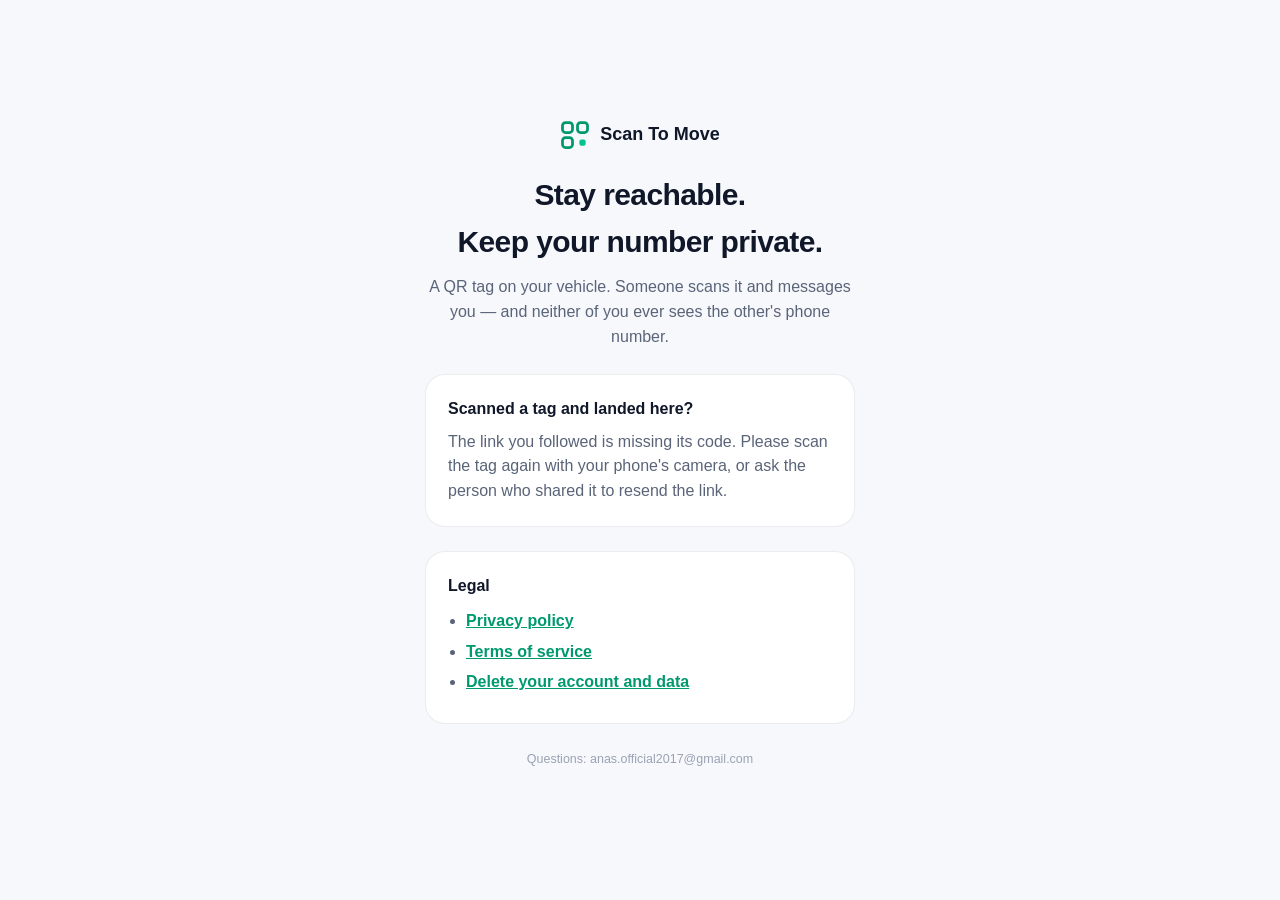
==== index.html @ 0ae1b64f "Deploy scanner and legal pages" ====
<!DOCTYPE html>
<html lang="en">
<head>
<meta charset="utf-8">
<meta name="viewport" content="width=device-width, initial-scale=1">
<title>Scan To Move</title>
<!--
  Deliberately not a marketing site.

  This repository exists to serve three things that must be on the open web and
  cannot be served from Supabase Storage, which forcibly downgrades HTML to
  text/plain (verified: identical bytes served as text/css render as CSS, as
  text/html they are served as text/plain with nosniff). That restriction is why
  the privacy policy and terms silently showed raw source for weeks.

  What lives here: the public scan page a stranger lands on, and the legal pages
  Google Play requires. Nothing else. No customer data is served from here and
  no analytics are loaded.
-->
<style>
  :root{--canvas:#F6F8FC;--ink:#0F1729;--muted:#5A6478;--mint:#00C48C;--mint-deep:#00996E;--line:rgba(15,23,41,.08)}
  *{box-sizing:border-box}
  body{margin:0;background:var(--canvas);color:var(--ink);min-height:100dvh;
    display:flex;align-items:center;justify-content:center;padding:28px 18px;
    font:400 16px/1.55 -apple-system,BlinkMacSystemFont,"Segoe UI",Roboto,Arial,sans-serif}
  .wrap{max-width:430px;width:100%;text-align:center}
  .mark{display:flex;gap:10px;align-items:center;justify-content:center;margin-bottom:22px}
  h1{font-size:30px;letter-spacing:-.02em;margin:0 0 10px}
  p{color:var(--muted);margin:0 0 10px}
  .card{background:#fff;border:1px solid var(--line);border-radius:20px;padding:22px;margin-top:24px;text-align:left}
  .card b{display:block;margin-bottom:8px}
  a{color:var(--mint-deep);font-weight:600}
  ul{margin:10px 0 0;padding-left:18px;color:var(--muted)}
  li{margin:6px 0}
  .foot{color:#9AA3B4;font-size:12.5px;margin-top:26px}
</style>
</head>
<body>
  <div class="wrap">
    <div class="mark">
      <svg width="30" height="30" viewBox="0 0 24 24" fill="none" aria-hidden="true">
        <rect x="2" y="2" width="8" height="8" rx="2.4" stroke="#00996E" stroke-width="2.2"/>
        <rect x="14" y="2" width="8" height="8" rx="2.4" stroke="#00996E" stroke-width="2.2"/>
        <rect x="2" y="14" width="8" height="8" rx="2.4" stroke="#00996E" stroke-width="2.2"/>
        <rect x="15.5" y="15.5" width="5" height="5" rx="1.6" fill="#00C48C"/>
      </svg>
      <strong style="font-size:18px">Scan To Move</strong>
    </div>

    <h1>Stay reachable.<br>Keep your number private.</h1>
    <p>A QR tag on your vehicle. Someone scans it and messages you — and neither of you ever sees the other's phone number.</p>

    <div class="card">
      <b>Scanned a tag and landed here?</b>
      <p style="margin:0">The link you followed is missing its code. Please scan the tag again with your phone's camera, or ask the person who shared it to resend the link.</p>
    </div>

    <div class="card">
      <b>Legal</b>
      <ul>
        <li><a href="privacy.html">Privacy policy</a></li>
        <li><a href="terms.html">Terms of service</a></li>
        <li><a href="delete-account.html">Delete your account and data</a></li>
      </ul>
    </div>

    <p class="foot">Questions: anas.official2017@gmail.com</p>
  </div>
</body>
</html>
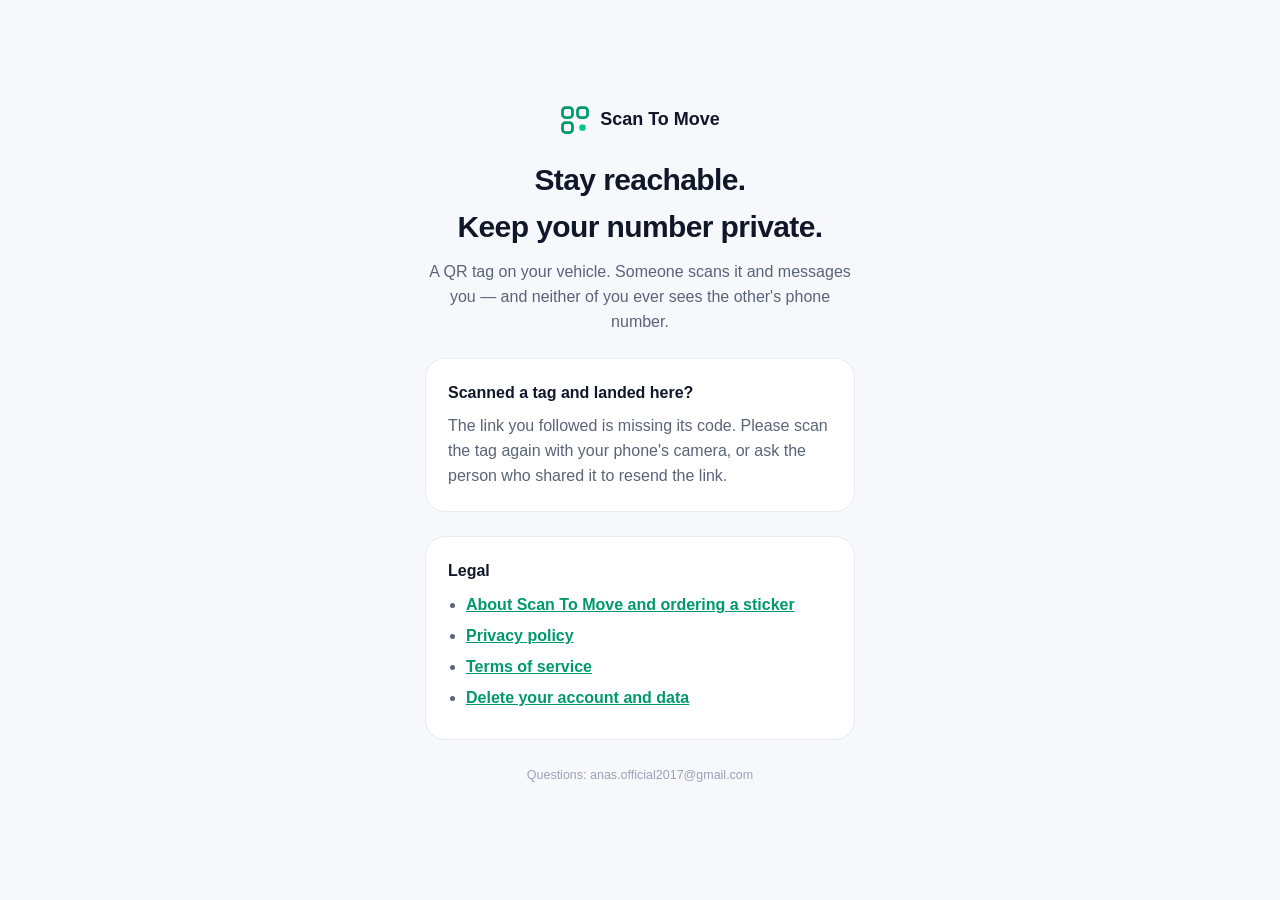
==== commit 08690754: "Fix legal text, brand colours, scan page reliability; add 404, favicon, keep-alive - Repair broken b" ====
--- a/index.html
+++ b/index.html
@@ -3,6 +3,7 @@
 <head>
 <meta charset="utf-8">
 <meta name="viewport" content="width=device-width, initial-scale=1">
+<link rel="icon" href="favicon.svg" type="image/svg+xml">
 <title>Scan To Move</title>
 <!--
   Deliberately not a marketing site.
@@ -58,6 +59,7 @@
     <div class="card">
       <b>Legal</b>
       <ul>
+        <li><a href="home.html">About Scan To Move and ordering a sticker</a></li>
         <li><a href="privacy.html">Privacy policy</a></li>
         <li><a href="terms.html">Terms of service</a></li>
         <li><a href="delete-account.html">Delete your account and data</a></li>
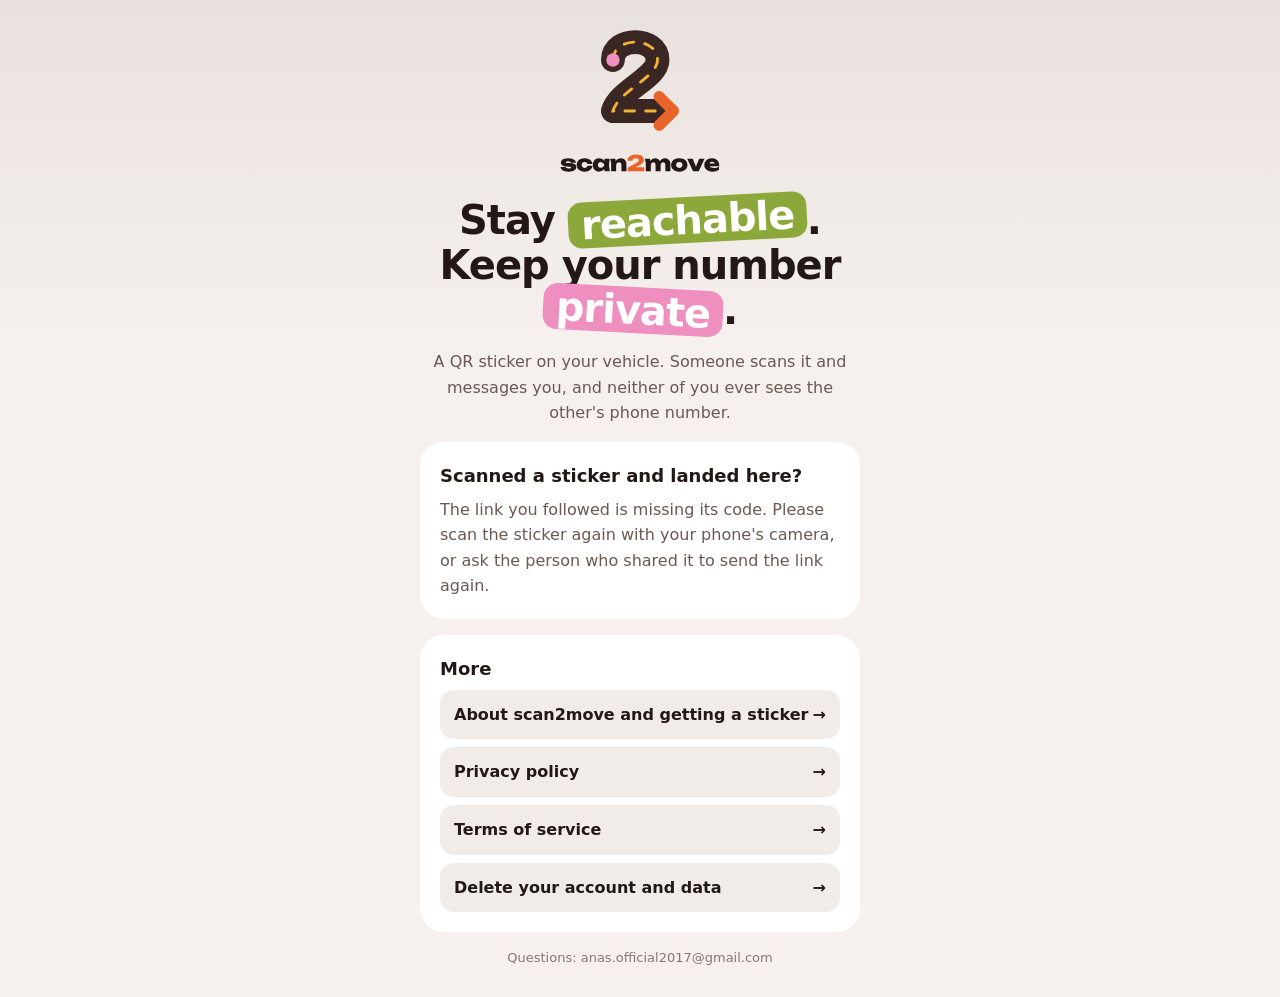
==== commit 3e94f6a0: "Rebrand website to the app's Stuck On look with the Road 2 logo All public pages now share brand.css" ====
--- a/index.html
+++ b/index.html
@@ -2,68 +2,63 @@
 <html lang="en">
 <head>
 <meta charset="utf-8">
-<meta name="viewport" content="width=device-width, initial-scale=1">
+<meta name="referrer" content="no-referrer">
+<meta http-equiv="Content-Security-Policy" content="default-src 'self'; script-src 'self' 'unsafe-inline'; style-src 'self' 'unsafe-inline' https://fonts.googleapis.com; font-src https://fonts.gstatic.com; img-src 'self' data:; base-uri 'none'; form-action 'none'">
+<meta name="viewport" content="width=device-width, initial-scale=1, viewport-fit=cover">
 <link rel="icon" href="favicon.svg" type="image/svg+xml">
-<title>Scan To Move</title>
+<link rel="apple-touch-icon" href="apple-touch-icon.png">
+<meta name="theme-color" content="#523632">
+<meta property="og:type" content="website">
+<meta property="og:title" content="scan2move">
+<meta property="og:description" content="Reach a vehicle owner without seeing their phone number.">
+<meta property="og:image" content="https://scan2move-web.vercel.app/og.png">
+<meta name="twitter:card" content="summary_large_image">
+<title>scan2move</title>
 <!--
-  Deliberately not a marketing site.
-
-  This repository exists to serve three things that must be on the open web and
-  cannot be served from Supabase Storage, which forcibly downgrades HTML to
-  text/plain (verified: identical bytes served as text/css render as CSS, as
-  text/html they are served as text/plain with nosniff). That restriction is why
-  the privacy policy and terms silently showed raw source for weeks.
-
-  What lives here: the public scan page a stranger lands on, and the legal pages
-  Google Play requires. Nothing else. No customer data is served from here and
-  no analytics are loaded.
+  Landing spot for a bare or broken scan link. The real pages are home.html
+  (about + ordering), scan.html (what a stranger sees) and the legal pages
+  Google Play requires. No customer data is served from here, no analytics.
 -->
+<link rel="stylesheet" href="https://fonts.googleapis.com/css2?family=Bricolage+Grotesque:opsz,wght@12..96,800&family=Caveat:wght@700&family=Plus+Jakarta+Sans:wght@500;600;700;800&display=swap">
+<link rel="stylesheet" href="brand.css">
 <style>
-  :root{--canvas:#F6F8FC;--ink:#0F1729;--muted:#5A6478;--mint:#00C48C;--mint-deep:#00996E;--line:rgba(15,23,41,.08)}
-  *{box-sizing:border-box}
-  body{margin:0;background:var(--canvas);color:var(--ink);min-height:100dvh;
-    display:flex;align-items:center;justify-content:center;padding:28px 18px;
-    font:400 16px/1.55 -apple-system,BlinkMacSystemFont,"Segoe UI",Roboto,Arial,sans-serif}
-  .wrap{max-width:430px;width:100%;text-align:center}
-  .mark{display:flex;gap:10px;align-items:center;justify-content:center;margin-bottom:22px}
-  h1{font-size:30px;letter-spacing:-.02em;margin:0 0 10px}
-  p{color:var(--muted);margin:0 0 10px}
-  .card{background:#fff;border:1px solid var(--line);border-radius:20px;padding:22px;margin-top:24px;text-align:left}
-  .card b{display:block;margin-bottom:8px}
-  a{color:var(--mint-deep);font-weight:600}
-  ul{margin:10px 0 0;padding-left:18px;color:var(--muted)}
-  li{margin:6px 0}
-  .foot{color:#9AA3B4;font-size:12.5px;margin-top:26px}
+  body{min-height:100dvh;display:flex;align-items:center;justify-content:center;padding:28px max(18px,env(safe-area-inset-right,0px)) 28px max(18px,env(safe-area-inset-left,0px))}
+  .wrap{max-width:440px;width:100%;text-align:center;display:flex;flex-direction:column;gap:16px}
+  .mark{width:86px;margin:0 auto;animation:bob 3.5s ease-in-out infinite}
+  @keyframes bob{50%{transform:translateY(-6px)}}
+  .logo{height:30px;margin:0 auto}
+  h1{font-family:var(--display);font-weight:800;font-size:clamp(32px,8vw,40px);line-height:1.1;letter-spacing:-.025em;text-wrap:balance;margin-top:6px}
+  p{color:var(--mut)}
+  .card{background:var(--white);border-radius:24px;padding:20px;text-align:left}
+  .card b{display:block;margin-bottom:6px;font-family:var(--display);font-size:18px}
+  .card p{margin:0}
+  .links{display:grid;gap:8px;margin-top:4px}
+  .links a{display:flex;justify-content:space-between;align-items:center;padding:12px 14px;border-radius:14px;background:var(--sunk);text-decoration:none;font-weight:700;color:var(--ink)}
+  .links a:hover{background:var(--soft)}
+  .foot{font-size:13px;color:var(--mut-2)}
 </style>
 </head>
 <body>
+<script>if(window.top!==window.self){try{window.top.location=window.self.location.href;}catch(e){document.documentElement.style.display='none';}}</script>
   <div class="wrap">
-    <div class="mark">
-      <svg width="30" height="30" viewBox="0 0 24 24" fill="none" aria-hidden="true">
-        <rect x="2" y="2" width="8" height="8" rx="2.4" stroke="#00996E" stroke-width="2.2"/>
-        <rect x="14" y="2" width="8" height="8" rx="2.4" stroke="#00996E" stroke-width="2.2"/>
-        <rect x="2" y="14" width="8" height="8" rx="2.4" stroke="#00996E" stroke-width="2.2"/>
-        <rect x="15.5" y="15.5" width="5" height="5" rx="1.6" fill="#00C48C"/>
-      </svg>
-      <strong style="font-size:18px">Scan To Move</strong>
-    </div>
-
-    <h1>Stay reachable.<br>Keep your number private.</h1>
-    <p>A QR tag on your vehicle. Someone scans it and messages you — and neither of you ever sees the other's phone number.</p>
+    <img class="mark" src="assets/mark.svg" alt="" width="86" height="107">
+    <img class="logo" src="assets/wordmark.svg" alt="scan2move" width="160" height="24" style="height:24px">
+    <h1>Stay <span class="stk lime">reachable</span>.<br>Keep your number <span class="stk pink tilt-r">private</span>.</h1>
+    <p>A QR sticker on your vehicle. Someone scans it and messages you, and neither of you ever sees the other's phone number.</p>
 
     <div class="card">
-      <b>Scanned a tag and landed here?</b>
-      <p style="margin:0">The link you followed is missing its code. Please scan the tag again with your phone's camera, or ask the person who shared it to resend the link.</p>
+      <b>Scanned a sticker and landed here?</b>
+      <p>The link you followed is missing its code. Please scan the sticker again with your phone's camera, or ask the person who shared it to send the link again.</p>
     </div>
 
     <div class="card">
-      <b>Legal</b>
-      <ul>
-        <li><a href="home.html">About Scan To Move and ordering a sticker</a></li>
-        <li><a href="privacy.html">Privacy policy</a></li>
-        <li><a href="terms.html">Terms of service</a></li>
-        <li><a href="delete-account.html">Delete your account and data</a></li>
-      </ul>
+      <b>More</b>
+      <div class="links">
+        <a href="home.html">About scan2move and getting a sticker <span>→</span></a>
+        <a href="privacy.html">Privacy policy <span>→</span></a>
+        <a href="terms.html">Terms of service <span>→</span></a>
+        <a href="delete-account.html">Delete your account and data <span>→</span></a>
+      </div>
     </div>
 
     <p class="foot">Questions: anas.official2017@gmail.com</p>
--- a/brand.css
+++ b/brand.css
@@ -0,0 +1,82 @@
+/*
+  Scan To Move — shared brand for every public page.
+  Same "Stuck On" look as the app: cocoa + cream, sticker-word headlines,
+  Bricolage Grotesque for display, Plus Jakarta Sans for reading, Caveat for
+  the hand-written sticker words. The logo is the Road "2" mark with the
+  Unbounded wordmark, shipped as outlined SVG in /assets so it never depends
+  on a font loading.
+*/
+:root{
+  --cocoa:#523632; --cocoa-2:#3f2926; --road:#3a2623;
+  --ink:#231815; --ink-2:#4a3a36; --mut:#6b5853; --mut-2:#8a7671;
+  --cream:#F6EEE8; --paper:#f6f1ee; --sand:#e9e1dd; --soft:#e9dfdb; --sunk:#f2ece9; --line:#eadfd9;
+  --pink:#EE8FC0; --lime:#8DA83A; --lime-d:#5E7A18; --sun:#F2B233; --orange:#E8642B; --red:#D8392F;
+  --white:#fff;
+  --display:'Bricolage Grotesque',system-ui,-apple-system,sans-serif;
+  --body:'Plus Jakarta Sans',system-ui,-apple-system,"Segoe UI",Roboto,sans-serif;
+  --hand:'Caveat','Comic Sans MS',cursive;
+  --serif:'Fraunces',Georgia,serif;
+  --r:22px;
+  --shadow:0 24px 50px -26px rgba(42,23,21,.45);
+  color-scheme:light;
+}
+*{box-sizing:border-box;margin:0;padding:0;-webkit-tap-highlight-color:transparent}
+html{scroll-behavior:smooth}
+body{background:linear-gradient(180deg,var(--sand),var(--paper) 340px) no-repeat,var(--paper);color:var(--ink);font-family:var(--body);font-size:16px;line-height:1.6;-webkit-font-smoothing:antialiased;overflow-x:hidden}
+a{color:inherit}
+img{max-width:100%}
+[hidden]{display:none!important}
+:focus-visible{outline:3px solid var(--orange);outline-offset:3px;border-radius:10px}
+
+/* sticker words: the app's signature headline treatment */
+.stk{display:inline-block;color:var(--white);border-radius:14px;padding:0 .32em;transform:rotate(-3deg);line-height:1.15}
+.stk.pink{background:var(--pink)} .stk.lime{background:var(--lime)} .stk.orange{background:var(--orange)}
+.stk.sun{background:var(--sun);color:var(--ink)} .stk.red{background:var(--red)} .stk.cocoa{background:var(--cocoa)}
+.stk.tilt-r{transform:rotate(3deg)}
+.hand{font-family:var(--hand);font-weight:700}
+.ital{font-family:var(--serif);font-style:italic;font-weight:600}
+
+/* buttons */
+.btn{display:inline-flex;align-items:center;justify-content:center;gap:10px;height:54px;padding:0 28px;border-radius:28px;border:0;font:700 16px var(--body);cursor:pointer;text-decoration:none;white-space:nowrap;transition:transform .12s,filter .15s}
+.btn:active{transform:scale(.97)}
+.btn-brown{background:var(--cocoa);color:var(--white);box-shadow:0 12px 24px -12px var(--cocoa)}
+.btn-brown:hover{filter:brightness(1.12)}
+.btn-soft{background:var(--soft);color:var(--ink)}
+.btn-soft:hover{filter:brightness(.97)}
+.btn-cream{background:var(--cream);color:var(--ink)}
+.btn:disabled{opacity:.45;cursor:default;box-shadow:none}
+
+/* small page header used by utility + legal pages */
+.topbar{display:flex;align-items:center;justify-content:space-between;gap:16px;max-width:760px;margin:0 auto;padding:22px 20px}
+.topbar .logo{height:30px;width:auto;display:block}
+.topbar a.back{font-weight:700;font-size:14px;text-decoration:none;color:var(--cocoa);background:var(--white);padding:9px 16px;border-radius:18px}
+
+/* long-form text (privacy, terms, delete) */
+.doc{max-width:760px;margin:0 auto;padding:8px 20px 72px}
+.doc .paper{background:var(--white);border-radius:28px;padding:clamp(22px,5vw,44px);box-shadow:var(--shadow)}
+.doc h1{font-family:var(--display);font-weight:800;font-size:clamp(28px,5vw,40px);line-height:1.08;letter-spacing:-.025em;margin:0 0 10px;text-wrap:balance}
+.doc h2{font-family:var(--display);font-weight:800;font-size:22px;letter-spacing:-.015em;margin:38px 0 10px}
+.doc h3{font-family:var(--display);font-weight:700;font-size:18px;margin:24px 0 8px}
+.doc p,.doc li{color:var(--ink-2);margin:0 0 12px}
+.doc ul,.doc ol{padding-left:22px;margin:0 0 12px}
+.doc a{color:var(--orange);font-weight:700}
+.doc code{background:var(--sunk);padding:1px 6px;border-radius:6px;font-size:.9em}
+.doc hr{border:0;border-top:1px solid var(--line);margin:32px 0}
+.doc table{border-collapse:collapse;width:100%;margin:16px 0;display:block;overflow-x:auto}
+.doc th,.doc td{border:1px solid var(--line);padding:9px 11px;text-align:left;vertical-align:top;font-size:.94rem}
+.doc th{background:var(--sunk)}
+.doc footer{margin-top:40px;padding-top:16px;border-top:1px solid var(--line);color:var(--mut);font-size:.86rem}
+
+/* site footer */
+.sitefoot{background:var(--cocoa);color:var(--cream);padding:56px 20px 36px}
+.sitefoot .in{max-width:1140px;margin:0 auto}
+.sitefoot .grid{display:flex;justify-content:space-between;gap:32px;flex-wrap:wrap}
+.sitefoot .logo{height:34px;width:auto;display:block;margin-bottom:14px}
+.sitefoot .tl{max-width:34ch;color:#d9c7c0;font-size:15px}
+.sitefoot .cols{display:flex;gap:44px;flex-wrap:wrap}
+.sitefoot h4{font:800 12px var(--body);letter-spacing:.14em;text-transform:uppercase;color:var(--sun);margin-bottom:12px}
+.sitefoot .cols a{display:block;color:#ecdcd6;text-decoration:none;font-size:15px;padding:4px 0}
+.sitefoot .cols a:hover{color:var(--white)}
+.sitefoot .base{margin-top:40px;padding-top:20px;border-top:1px solid rgba(246,238,232,.16);display:flex;justify-content:space-between;gap:12px;flex-wrap:wrap;font-size:13.5px;color:#cbb8b1}
+
+@media (prefers-reduced-motion:reduce){*,*::before,*::after{animation-duration:.01ms!important;animation-iteration-count:1!important;transition-duration:.01ms!important;scroll-behavior:auto!important}}
